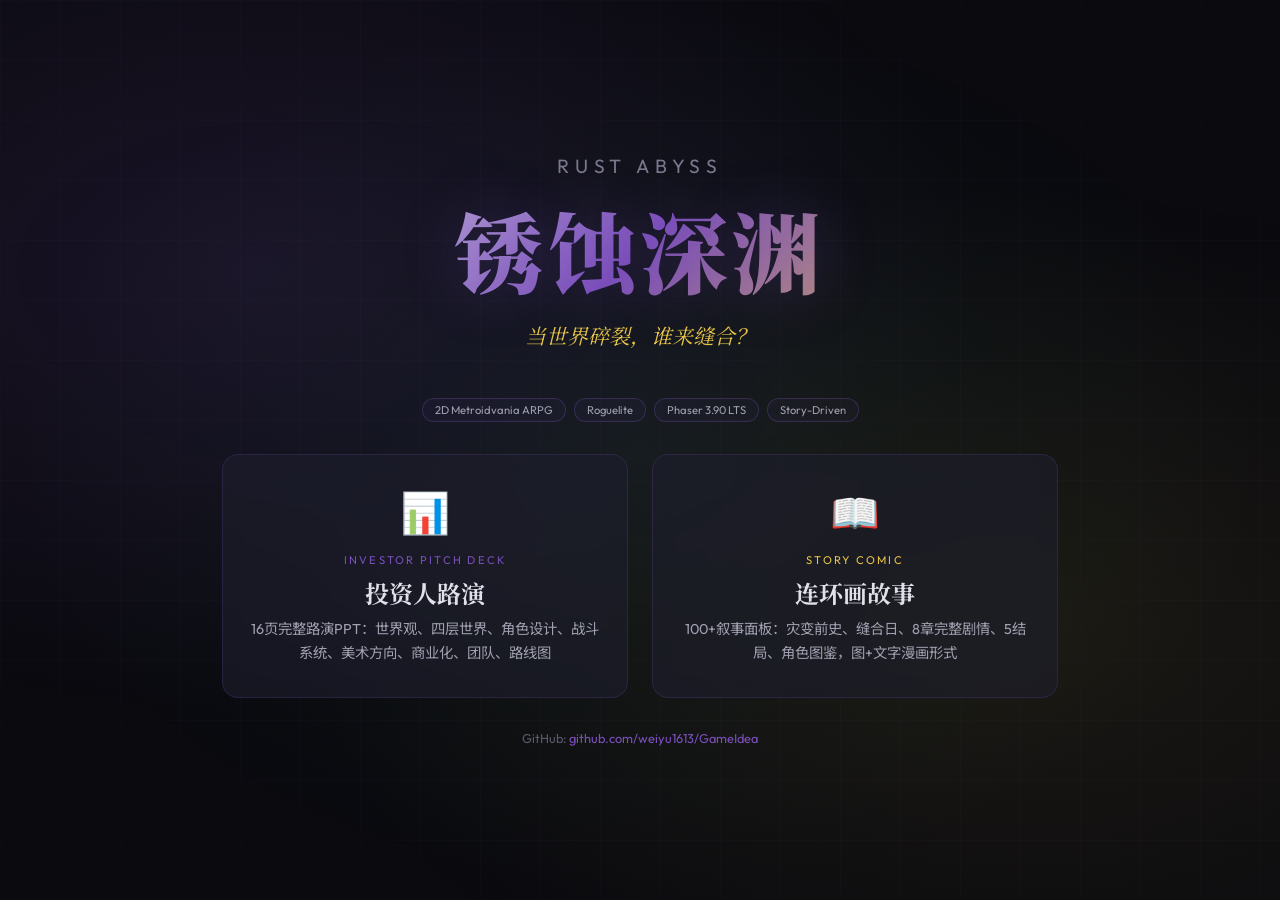
==== index.html @ f7bf6df4 "feat: 添加入口页面 index.html" ====
<!DOCTYPE html>
<html lang="zh-CN">
<head>
    <meta charset="UTF-8">
    <meta name="viewport" content="width=device-width, initial-scale=1.0">
    <title>锈蚀深渊 · Rust Abyss — 游戏设计作品集</title>
    <style>
        @import url('https://fonts.googleapis.com/css2?family=Crimson+Pro:wght@400;700;900&family=Outfit:wght@300;400;600&family=Noto+Serif+SC:wght@700;900&family=Noto+Sans+SC:wght@300;400&display=swap');

        * { margin: 0; padding: 0; box-sizing: border-box; }

        body {
            background: #0A0A0F;
            color: #E0E0E8;
            font-family: 'Outfit', 'Noto Sans SC', sans-serif;
            min-height: 100vh;
            display: flex;
            align-items: center;
            justify-content: center;
            overflow: hidden;
            position: relative;
        }

        body::before {
            content: '';
            position: fixed;
            inset: 0;
            background:
                radial-gradient(ellipse at 20% 30%, rgba(123, 79, 187, 0.15) 0%, transparent 50%),
                radial-gradient(ellipse at 80% 70%, rgba(232, 197, 71, 0.08) 0%, transparent 50%),
                radial-gradient(ellipse at 50% 50%, rgba(57, 232, 165, 0.05) 0%, transparent 70%);
            z-index: 0;
        }

        body::after {
            content: '';
            position: fixed;
            inset: 0;
            background-image: 
                linear-gradient(rgba(123, 79, 187, 0.03) 1px, transparent 1px),
                linear-gradient(90deg, rgba(123, 79, 187, 0.03) 1px, transparent 1px);
            background-size: 60px 60px;
            z-index: 0;
        }

        .container {
            position: relative;
            z-index: 1;
            text-align: center;
            max-width: 900px;
            padding: 2rem;
        }

        .logo {
            font-family: 'Crimson Pro', 'Noto Serif SC', serif;
            font-size: clamp(3rem, 8vw, 5.5rem);
            font-weight: 900;
            letter-spacing: 0.05em;
            margin-bottom: 0.5rem;
            background: linear-gradient(135deg, #E0E0E8 0%, #7B4FBB 50%, #E8C547 100%);
            -webkit-background-clip: text;
            -webkit-text-fill-color: transparent;
            background-clip: text;
            text-shadow: 0 0 60px rgba(123, 79, 187, 0.3);
            animation: glow 4s ease-in-out infinite alternate;
        }

        @keyframes glow {
            from { filter: drop-shadow(0 0 20px rgba(123, 79, 187, 0.3)); }
            to { filter: drop-shadow(0 0 40px rgba(232, 197, 71, 0.2)); }
        }

        .subtitle {
            font-family: 'Outfit', sans-serif;
            font-size: clamp(0.9rem, 2vw, 1.2rem);
            color: #7A7A8E;
            letter-spacing: 0.3em;
            text-transform: uppercase;
            margin-bottom: 0.5rem;
        }

        .slogan {
            font-family: 'Crimson Pro', 'Noto Serif SC', serif;
            font-size: clamp(1rem, 2vw, 1.3rem);
            color: #E8C547;
            font-style: italic;
            margin-bottom: 3rem;
        }

        .cards {
            display: grid;
            grid-template-columns: 1fr 1fr;
            gap: 1.5rem;
            margin-bottom: 2rem;
        }

        @media (max-width: 768px) {
            .cards { grid-template-columns: 1fr; }
        }

        .card {
            background: rgba(30, 30, 46, 0.6);
            backdrop-filter: blur(10px);
            border: 1px solid rgba(123, 79, 187, 0.2);
            border-radius: 16px;
            padding: 2rem 1.5rem;
            text-decoration: none;
            color: #E0E0E8;
            transition: all 0.4s cubic-bezier(0.25, 0.46, 0.45, 0.94);
            position: relative;
            overflow: hidden;
        }

        .card::before {
            content: '';
            position: absolute;
            top: 0; left: 0; right: 0;
            height: 3px;
            background: linear-gradient(90deg, transparent, var(--card-accent, #7B4FBB), transparent);
            opacity: 0;
            transition: opacity 0.4s;
        }

        .card:hover {
            transform: translateY(-8px);
            border-color: var(--card-accent, #7B4FBB);
            box-shadow: 0 20px 60px rgba(0, 0, 0, 0.5), 0 0 30px var(--card-glow, rgba(123, 79, 187, 0.2));
            background: rgba(30, 30, 46, 0.8);
        }

        .card:hover::before { opacity: 1; }

        .card-icon {
            font-size: 2.5rem;
            margin-bottom: 1rem;
            display: block;
        }

        .card-tag {
            font-family: 'Outfit', sans-serif;
            font-size: 0.7rem;
            color: var(--card-accent, #7B4FBB);
            letter-spacing: 0.2em;
            text-transform: uppercase;
            margin-bottom: 0.5rem;
        }

        .card-title {
            font-family: 'Crimson Pro', 'Noto Serif SC', serif;
            font-size: 1.5rem;
            font-weight: 700;
            margin-bottom: 0.5rem;
        }

        .card-desc {
            font-size: 0.9rem;
            color: #A0A0B0;
            line-height: 1.6;
        }

        .card-1 { --card-accent: #7B4FBB; --card-glow: rgba(123, 79, 187, 0.3); }
        .card-2 { --card-accent: #E8C547; --card-glow: rgba(232, 197, 71, 0.3); }

        .footer {
            margin-top: 2rem;
            font-size: 0.8rem;
            color: #5A5A6E;
            font-family: 'Outfit', sans-serif;
        }

        .footer a {
            color: #7B4FBB;
            text-decoration: none;
            transition: color 0.3s;
        }

        .footer a:hover { color: #E8C547; }

        .tags {
            display: flex;
            flex-wrap: wrap;
            justify-content: center;
            gap: 0.5rem;
            margin-bottom: 2rem;
        }

        .tag {
            font-family: 'Outfit', sans-serif;
            font-size: 0.7rem;
            padding: 4px 12px;
            border-radius: 20px;
            border: 1px solid rgba(123, 79, 187, 0.3);
            color: #A0A0B0;
            background: rgba(123, 79, 187, 0.05);
        }
    </style>
</head>
<body>
    <div class="container">
        <div class="subtitle">RUST ABYSS</div>
        <h1 class="logo">锈蚀深渊</h1>
        <p class="slogan">当世界碎裂，谁来缝合？</p>

        <div class="tags">
            <span class="tag">2D Metroidvania ARPG</span>
            <span class="tag">Roguelite</span>
            <span class="tag">Phaser 3.90 LTS</span>
            <span class="tag">Story-Driven</span>
        </div>

        <div class="cards">
            <a href="./rust-abyss-pitch/rust-abyss-pitch.html" class="card card-1">
                <span class="card-icon">📊</span>
                <div class="card-tag">Investor Pitch Deck</div>
                <div class="card-title">投资人路演</div>
                <div class="card-desc">16页完整路演PPT：世界观、四层世界、角色设计、战斗系统、美术方向、商业化、团队、路线图</div>
            </a>

            <a href="./rust-abyss-comic/rust-abyss-comic.html" class="card card-2">
                <span class="card-icon">📖</span>
                <div class="card-tag">Story Comic</div>
                <div class="card-title">连环画故事</div>
                <div class="card-desc">100+叙事面板：灾变前史、缝合日、8章完整剧情、5结局、角色图鉴，图+文字漫画形式</div>
            </a>
        </div>

        <div class="footer">
            <p>GitHub: <a href="https://github.com/weiyu1613/GameIdea" target="_blank">github.com/weiyu1613/GameIdea</a></p>
        </div>
    </div>
</body>
</html>
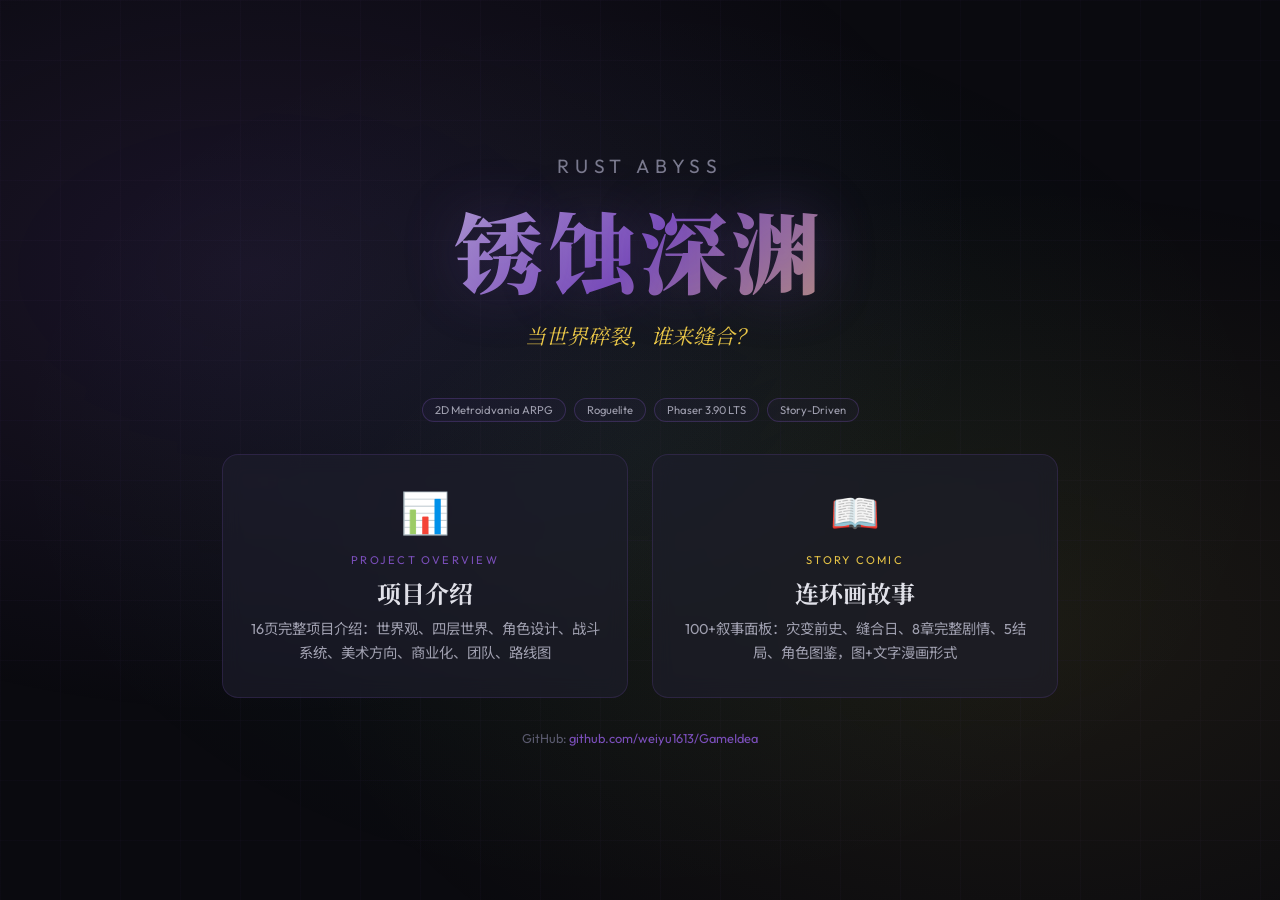
==== commit 1e811386: "fix: pitch去投资人字眼+价格改待定, comic手机适配优化 pitch deck: - 标题/页脚/入口页去掉投资人字眼改为项目介绍 - PC Steam价格¥68/98改待定 - 移动端" ====
--- a/index.html
+++ b/index.html
@@ -211,9 +211,9 @@
         <div class="cards">
             <a href="./rust-abyss-pitch/rust-abyss-pitch.html" class="card card-1">
                 <span class="card-icon">📊</span>
-                <div class="card-tag">Investor Pitch Deck</div>
-                <div class="card-title">投资人路演</div>
-                <div class="card-desc">16页完整路演PPT：世界观、四层世界、角色设计、战斗系统、美术方向、商业化、团队、路线图</div>
+                <div class="card-tag">Project Overview</div>
+                <div class="card-title">项目介绍</div>
+                <div class="card-desc">16页完整项目介绍：世界观、四层世界、角色设计、战斗系统、美术方向、商业化、团队、路线图</div>
             </a>
 
             <a href="./rust-abyss-comic/rust-abyss-comic.html" class="card card-2">
